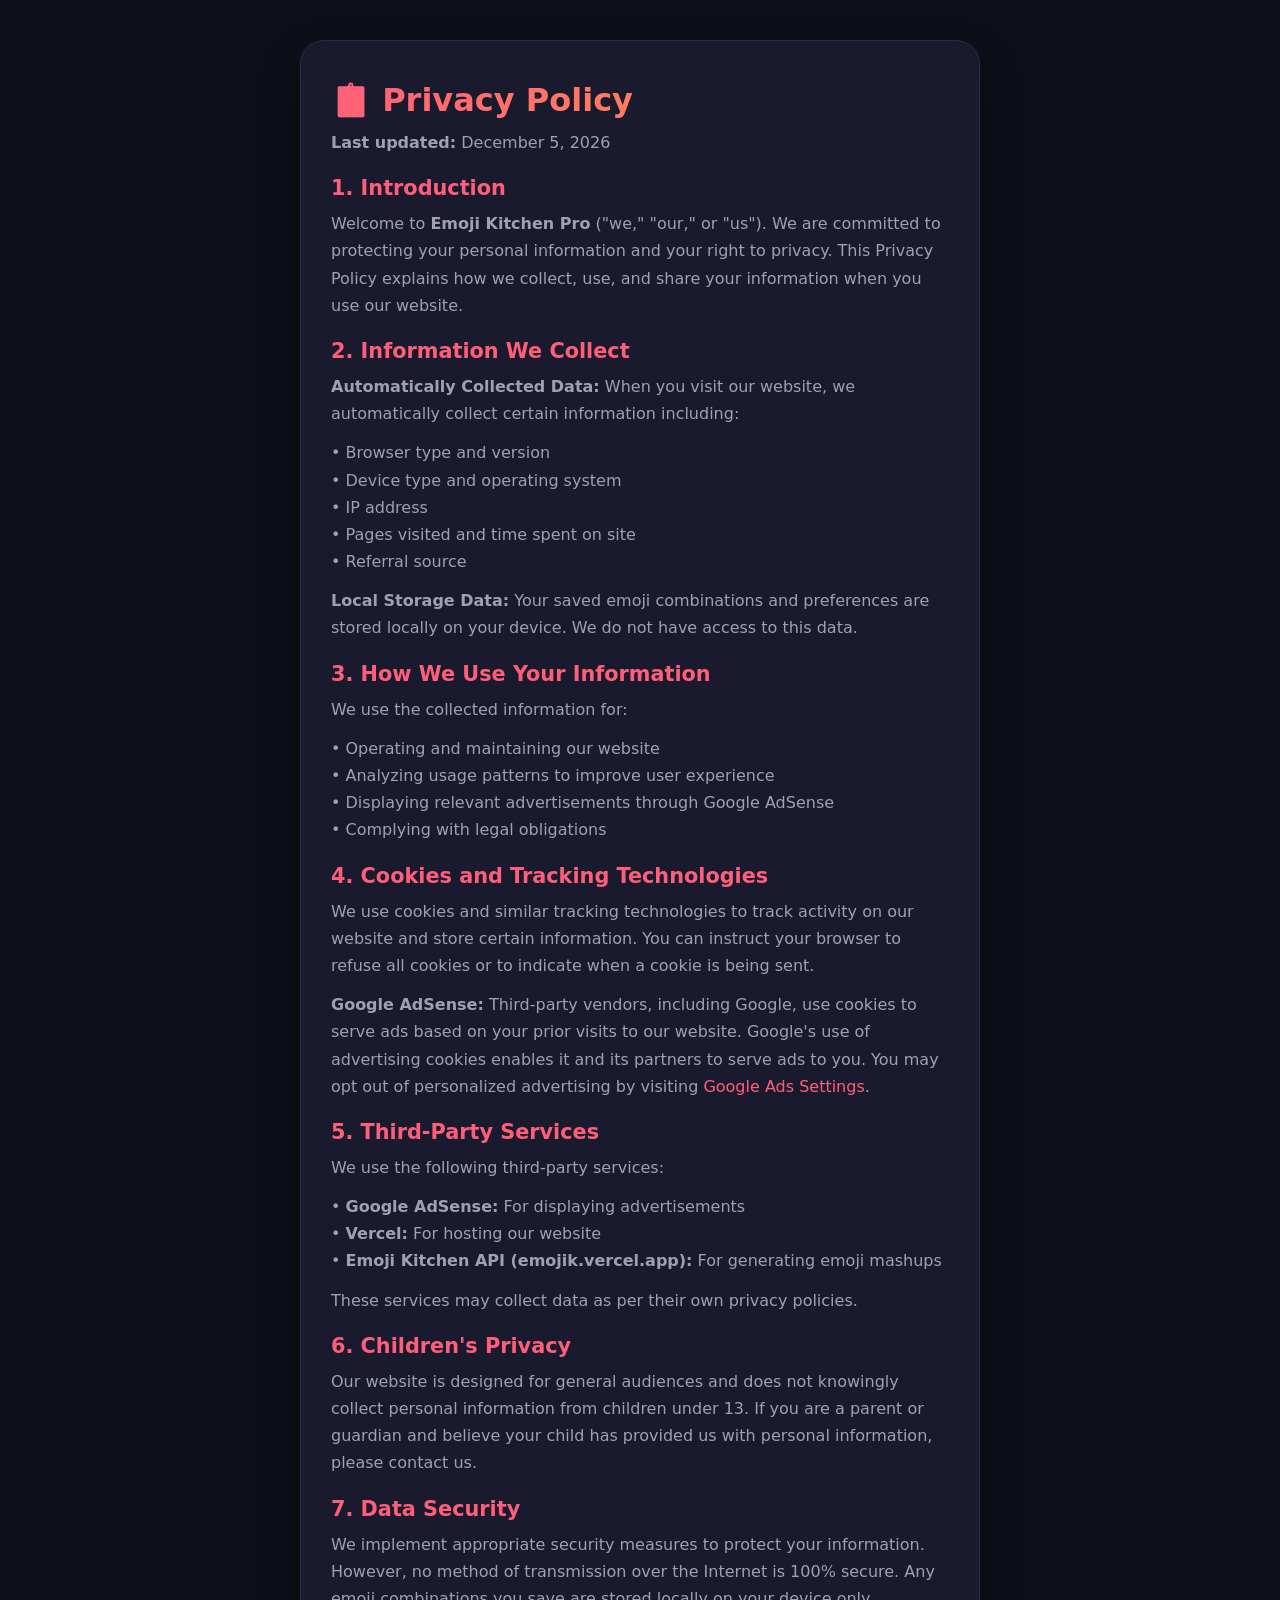
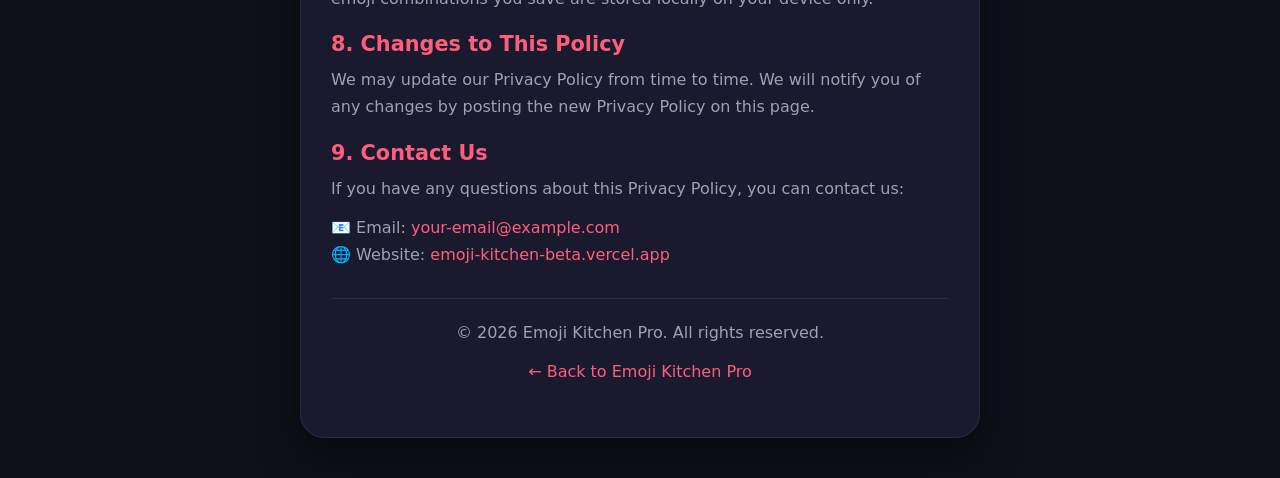
==== privacy-policy.html @ 7085cf12 "Create privacy-policy.html" ====
<!DOCTYPE html>
<html lang="en">
<head>
  <meta charset="UTF-8">
  <meta name="viewport" content="width=device-width, initial-scale=1.0">
  <title>Privacy Policy – Emoji Kitchen Pro</title>
  <style>
    * { margin: 0; padding: 0; box-sizing: border-box; }
    body {
      background: #0f0f1a;
      color: #e0e0e0;
      font-family: 'Inter', system-ui, sans-serif;
      min-height: 100vh;
      padding: 40px 20px;
    }
    .container {
      max-width: 680px;
      margin: 0 auto;
      background: #1a1a2e;
      border-radius: 24px;
      padding: 40px 30px;
      box-shadow: 0 20px 40px rgba(0,0,0,0.4);
      border: 1px solid #2a2a4a;
    }
    h1 {
      font-size: 2rem;
      background: linear-gradient(135deg, #ff5e7a, #ff9a44);
      -webkit-background-clip: text;
      -webkit-text-fill-color: transparent;
      background-clip: text;
      margin-bottom: 10px;
    }
    h2 {
      color: #ff5e7a;
      margin: 20px 0 10px;
      font-size: 1.3rem;
    }
    p {
      color: #a0a0b0;
      line-height: 1.7;
      margin-bottom: 12px;
    }
    a {
      color: #ff5e7a;
      text-decoration: none;
    }
    .footer {
      text-align: center;
      margin-top: 30px;
      padding-top: 20px;
      border-top: 1px solid #2a2a4a;
    }
  </style>
</head>
<body>
  <div class="container">
    <h1>📋 Privacy Policy</h1>
    <p><strong>Last updated:</strong> <span id="date"></span></p>

    <h2>1. Introduction</h2>
    <p>Welcome to <strong>Emoji Kitchen Pro</strong> ("we," "our," or "us"). We are committed to protecting your personal information and your right to privacy. This Privacy Policy explains how we collect, use, and share your information when you use our website.</p>

    <h2>2. Information We Collect</h2>
    <p><strong>Automatically Collected Data:</strong> When you visit our website, we automatically collect certain information including:</p>
    <p>• Browser type and version<br>
    • Device type and operating system<br>
    • IP address<br>
    • Pages visited and time spent on site<br>
    • Referral source</p>
    <p><strong>Local Storage Data:</strong> Your saved emoji combinations and preferences are stored locally on your device. We do not have access to this data.</p>

    <h2>3. How We Use Your Information</h2>
    <p>We use the collected information for:</p>
    <p>• Operating and maintaining our website<br>
    • Analyzing usage patterns to improve user experience<br>
    • Displaying relevant advertisements through Google AdSense<br>
    • Complying with legal obligations</p>

    <h2>4. Cookies and Tracking Technologies</h2>
    <p>We use cookies and similar tracking technologies to track activity on our website and store certain information. You can instruct your browser to refuse all cookies or to indicate when a cookie is being sent.</p>
    <p><strong>Google AdSense:</strong> Third-party vendors, including Google, use cookies to serve ads based on your prior visits to our website. Google's use of advertising cookies enables it and its partners to serve ads to you. You may opt out of personalized advertising by visiting <a href="https://www.google.com/settings/ads" target="_blank">Google Ads Settings</a>.</p>

    <h2>5. Third-Party Services</h2>
    <p>We use the following third-party services:</p>
    <p>• <strong>Google AdSense:</strong> For displaying advertisements<br>
    • <strong>Vercel:</strong> For hosting our website<br>
    • <strong>Emoji Kitchen API (emojik.vercel.app):</strong> For generating emoji mashups</p>
    <p>These services may collect data as per their own privacy policies.</p>

    <h2>6. Children's Privacy</h2>
    <p>Our website is designed for general audiences and does not knowingly collect personal information from children under 13. If you are a parent or guardian and believe your child has provided us with personal information, please contact us.</p>

    <h2>7. Data Security</h2>
    <p>We implement appropriate security measures to protect your information. However, no method of transmission over the Internet is 100% secure. Any emoji combinations you save are stored locally on your device only.</p>

    <h2>8. Changes to This Policy</h2>
    <p>We may update our Privacy Policy from time to time. We will notify you of any changes by posting the new Privacy Policy on this page.</p>

    <h2>9. Contact Us</h2>
    <p>If you have any questions about this Privacy Policy, you can contact us:</p>
    <p>📧 Email: <a href="mailto:your-email@example.com">your-email@example.com</a><br>
    🌐 Website: <a href="https://emoji-kitchen-beta.vercel.app">emoji-kitchen-beta.vercel.app</a></p>

    <div class="footer">
      <p>© <span id="year"></span> Emoji Kitchen Pro. All rights reserved.</p>
      <p><a href="/">← Back to Emoji Kitchen Pro</a></p>
    </div>
  </div>

  <script>
    document.getElementById('date').textContent = new Date().toLocaleDateString('en-US', { year: 'numeric', month: 'long', day: 'numeric' });
    document.getElementById('year').textContent = new Date().getFullYear();
  </script>
</body>
</html>
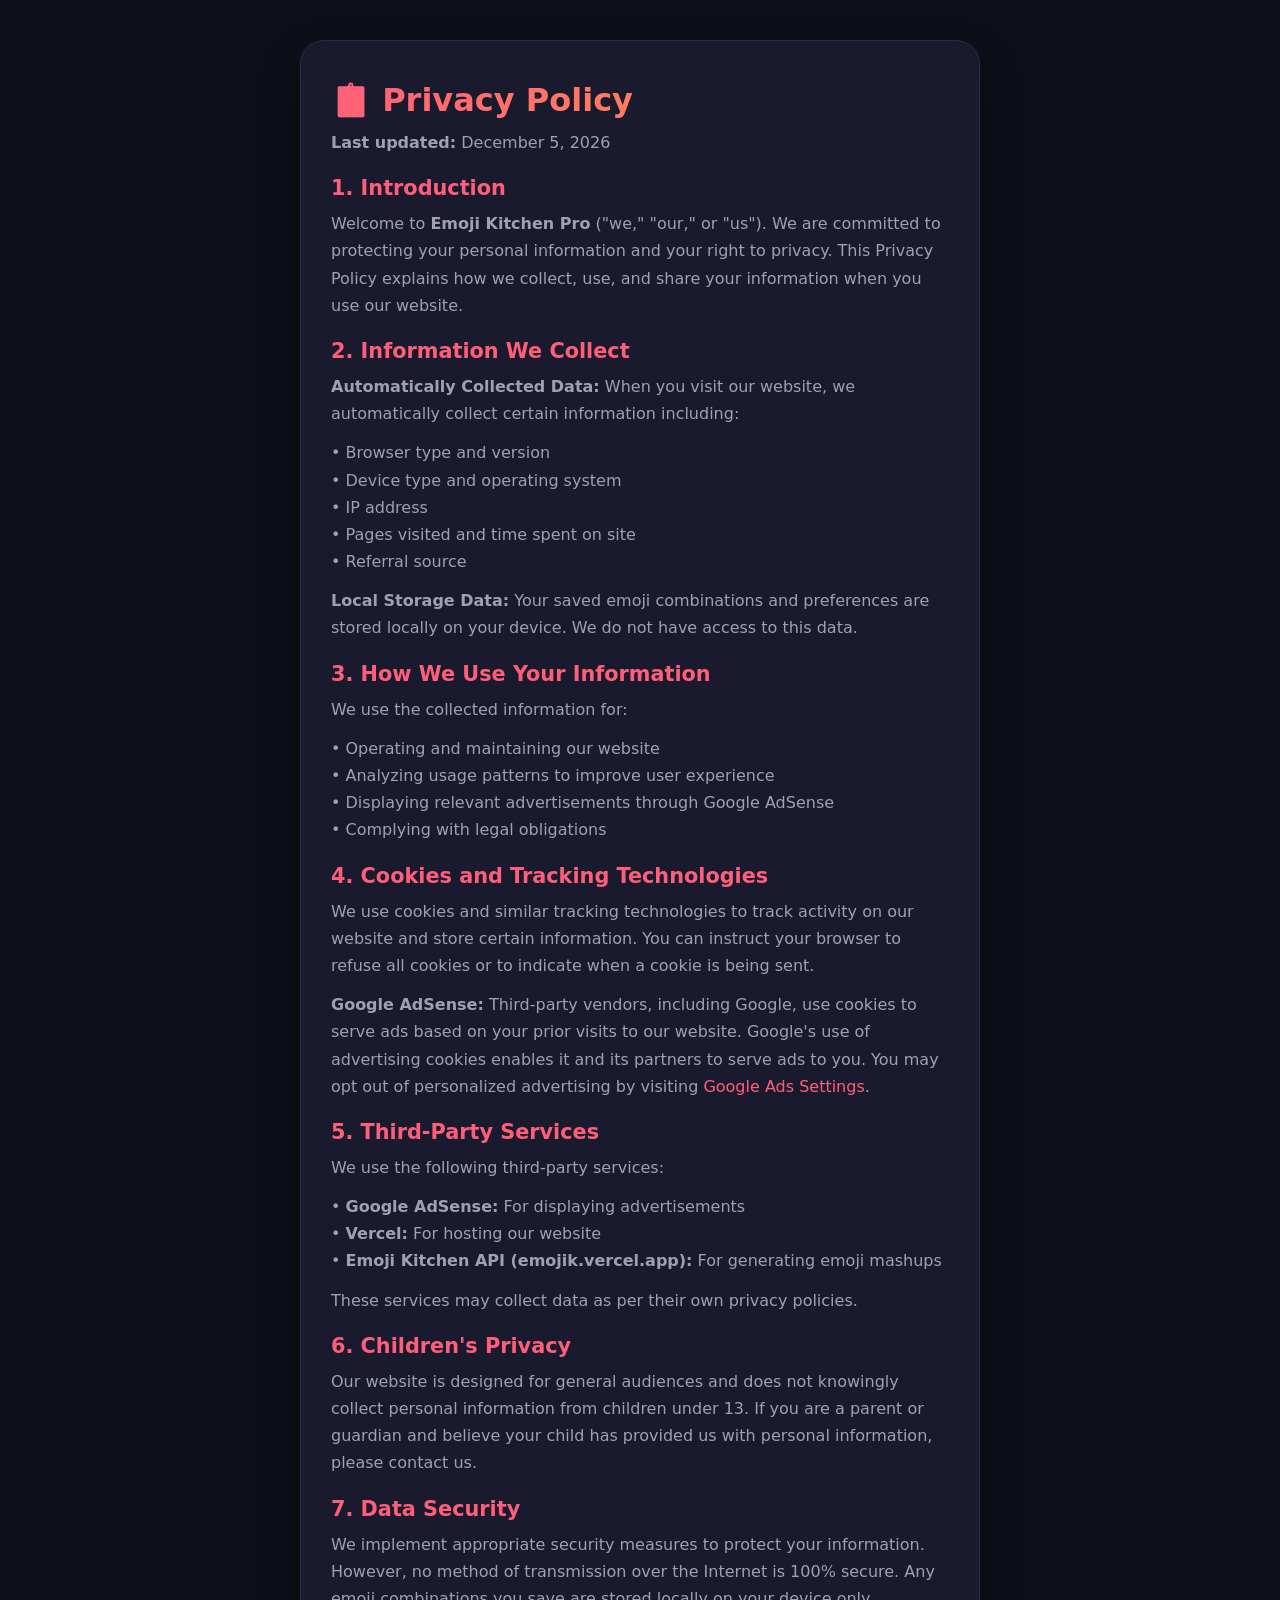
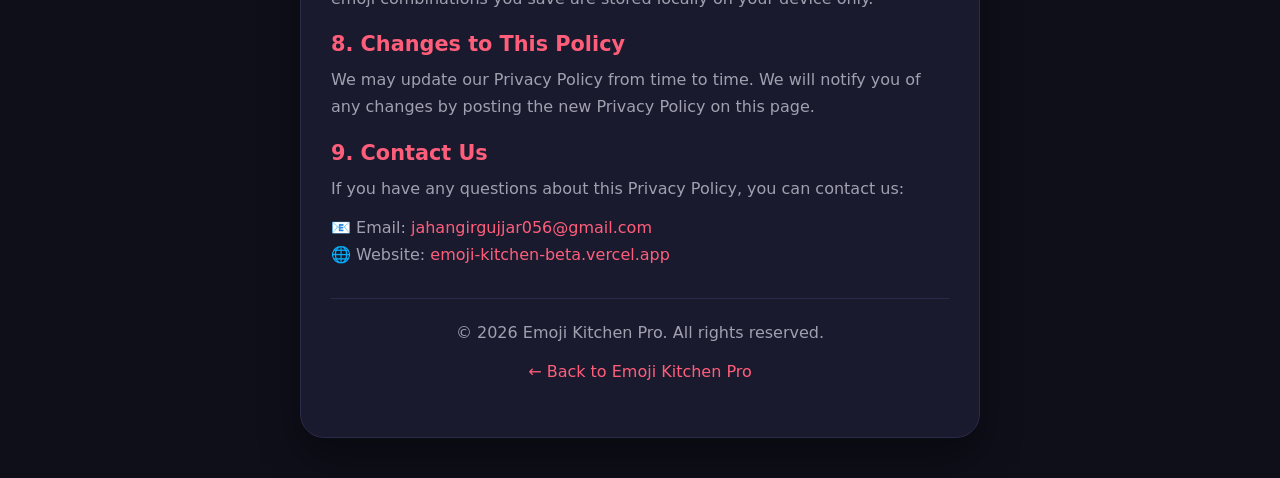
==== commit 27347691: "Update privacy-policy.html" ====
--- a/privacy-policy.html
+++ b/privacy-policy.html
@@ -98,8 +98,8 @@
 
     <h2>9. Contact Us</h2>
     <p>If you have any questions about this Privacy Policy, you can contact us:</p>
-    <p>📧 Email: <a href="mailto:your-email@example.com">your-email@example.com</a><br>
-    🌐 Website: <a href="https://emoji-kitchen-beta.vercel.app">emoji-kitchen-beta.vercel.app</a></p>
+    <p>📧 Email: <a href="mailto:jahangirgujjar056@gmail.com">jahangirgujjar056@gmail.com</a><br>
+🌐 Website: <a href="https://emoji-kitchen-beta.vercel.app">emoji-kitchen-beta.vercel.app</a></p>
 
     <div class="footer">
       <p>© <span id="year"></span> Emoji Kitchen Pro. All rights reserved.</p>
